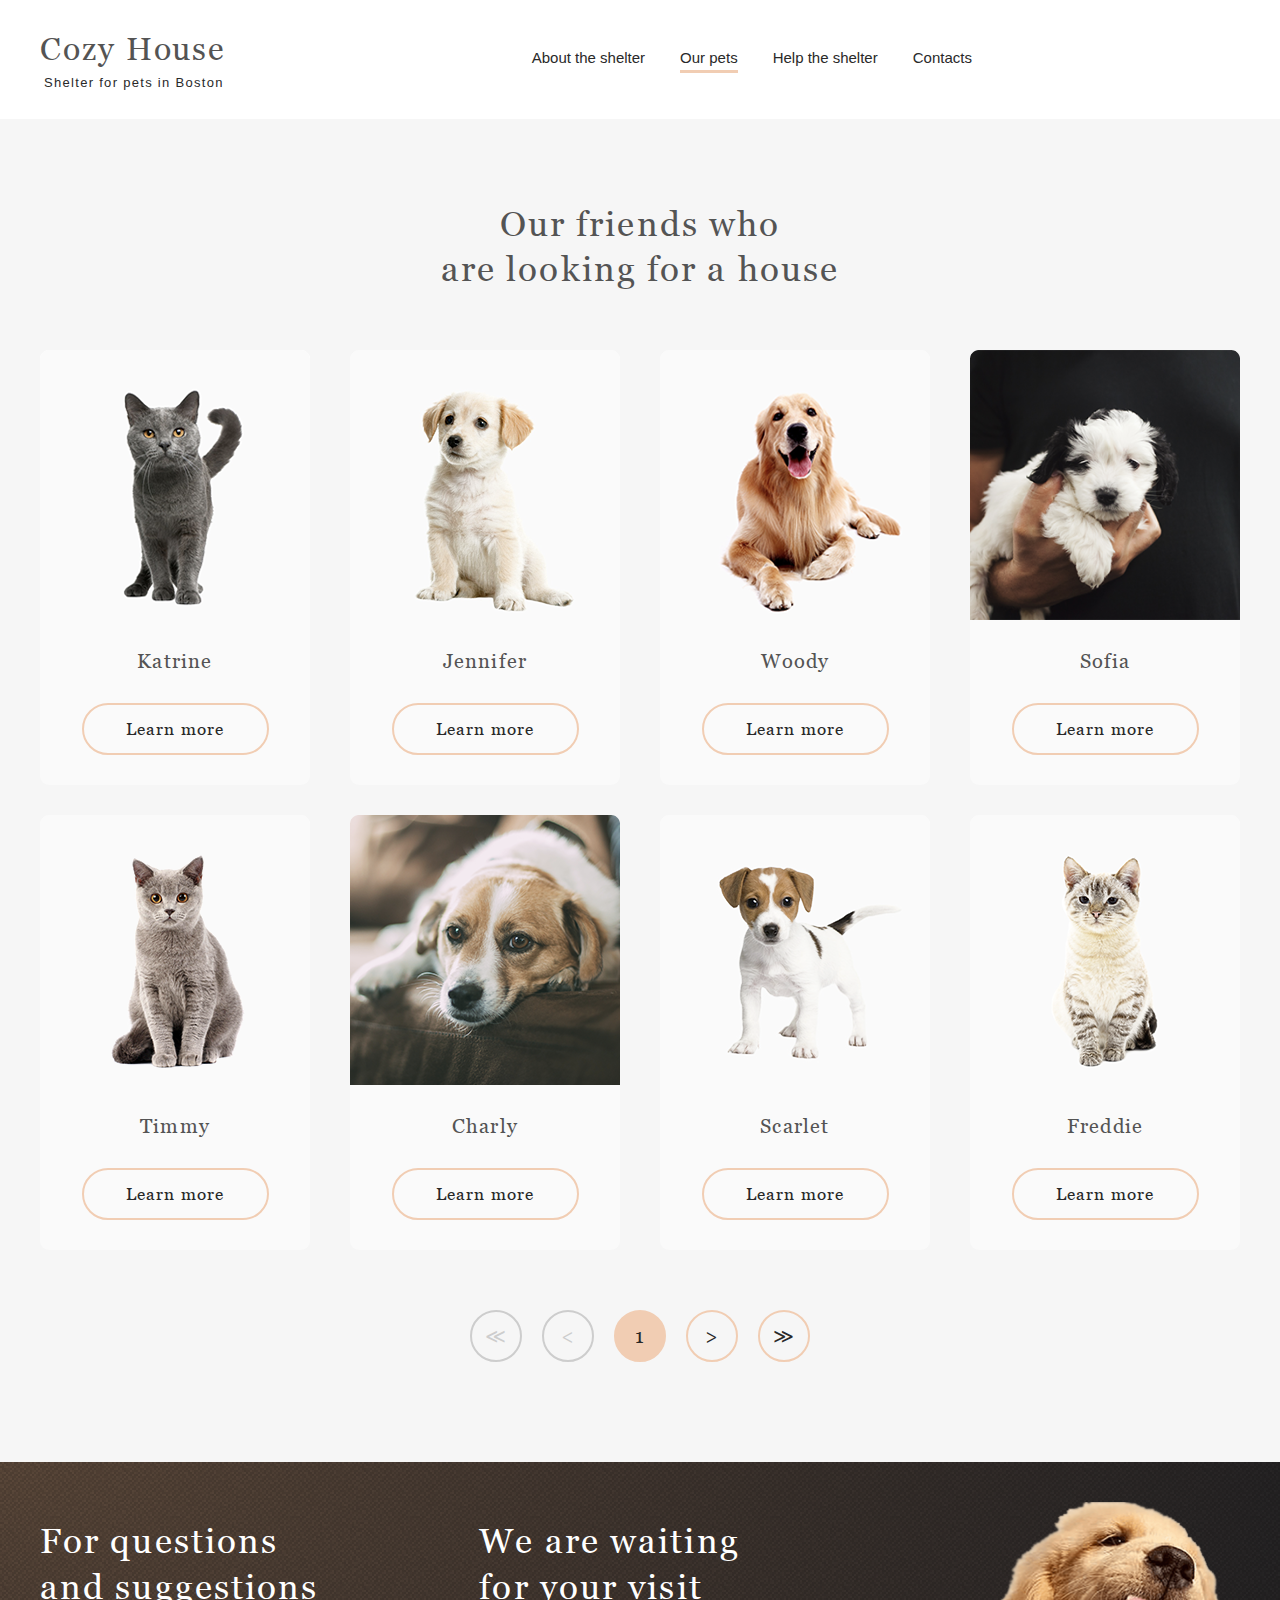
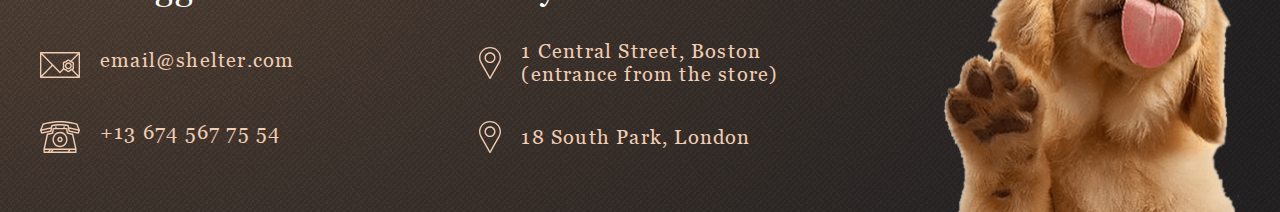
==== shelter/pages/pets/index.html @ 17c3bb69 "shelter 07/04/2023 14.15" ====
<!DOCTYPE html>
<html lang="en">

<head>
    <meta charset="UTF-8">
    <meta http-equiv="X-UA-Compatible" content="IE=edge">
    <meta name="viewport" content="width=device-width, initial-scale=1.0">
    <link rel="stylesheet" href="./css/style.css">
    <link rel="stylesheet" href="./css/style1115.css">
    <link rel="stylesheet" href="./css/style767.css">
    <link rel="stylesheet" href="./css/normalize.css">
    <link rel="icon" href="../../assets/icons/cat.ico">
    <title>Shelter</title>
</head>

<body>

    <header class="header">
        <div class="header-back">
            <div class="header-wrapper">
                <div class="logo"><a href="../main/index.html">
                        <h1>Cozy House</h1>
                        <p class="logo-text">Shelter for pets in Boston</p>
                    </a></div>
                <nav class="header-navigation">
                    <ul class="header-nav-list">
                        <li><a href="../main/index.html" class="nav-hover">About the shelter</a></li>
                        <li id="pets">Our pets</li>
                        <li><a href="../main/index.html#help-the-shelter" class="nav-hover">Help the shelter</a></li>
                        <li><a href="#contacts" class="nav-hover">Contacts</a></li>
                    </ul>
                </nav>
                <div class="burger-icon">
                    <span class="one-span"></span>
                </div>
            </div>
        </div>
    </header>

    <div class="our-friends" id="our-friends">
        <div class="our-friends-wrapper">
            <div class="caption-our-friends">
                <h3>Our friends who</h3>
                <h3>are looking for a house</h3>
            </div>
            <div class="center-our-friends">
                <div class="table-our-friends">
                    <div class="table-our-friends-wrapper">
                        <div class="shell">
                            <img src="../../assets/images/pets-katrine1280.png" alt="katrine" class="img-btn">
                            <p>Katrine</p>
                            <button class="shell-btn">Learn more</button>
                        </div>
                        <div class="shell">
                            <img src="../../assets/images/pets-jennifer1280.png" alt="jennifer" class="img-btn">
                            <p>Jennifer</p>
                            <button class="shell-btn">Learn more</button>
                        </div>
                        <div class="shell">
                            <img src="../../assets/images/pets-woody1280.png" alt="woody" class="img-btn">
                            <p>Woody</p>
                            <button class="shell-btn">Learn more</button>
                        </div>
                        <div class="shell row-320">
                            <img src="../../assets/images/pets-sofhia1280.png" alt="sophia" class="img-btn">
                            <p>Sofia</p>
                            <button class="shell-btn">Learn more</button>
                        </div>
                        <div class="shell row2 row-320">
                            <img src="../../assets/images/pets-timmy1280.png" alt="timmy" class="img-btn">
                            <p>Timmy</p>
                            <button class="shell-btn">Learn more</button>
                        </div>
                        <div class="shell row2 row-320">
                            <img src="../../assets/images/pets-charly1280.png" alt="charly" class="img-btn">
                            <p>Charly</p>
                            <button class="shell-btn">Learn more</button>
                        </div>
                        <div class="shell row2 row2-768">
                            <img src="../../assets/images/pets-scarlet1280.png" alt="scarlet" class="img-btn">
                            <p>Scarlet</p>
                            <button class="shell-btn">Learn more</button>
                        </div>
                        <div class="shell row2 row2-768">
                            <img src="../../assets/images/pets-freddie1280.png" alt="freddie" class="img-btn">
                            <p>Freddie</p>
                            <button class="shell-btn">Learn more</button>
                        </div>
                    </div>
                </div>
            </div>
            <div class="circle-arrow">
                <div class="two-arrows-left circle">&#8810;</div>
                <div class="one-arrow-left circle">&#60;</div>
                <div class="page circle">1</div>
                <div class="one-arrow-right circle">&#62;</div>
                <div class="two-arrows-right circle">&#8811;</div>
            </div>
        </div>
    </div>

    <footer class="footer" id="contacts">
        <div class="footer-back">
            <div class="footer-wrapper">
                <div class="column">
                    <h3 class="footer-text">For questions</h3>
                    <h3 class="footer-text">and suggestions</h3>
                    <h3 class="footer-text-320">For questions and</h3>
                    <h3 class="footer-text-320">suggestions</h3>
                    <div class="info-footer email"><a href="mailto:email@shelter.com">
                            <img src="../../assets/icons/icon-email.svg" alt="email">
                            <h4>email@shelter.com</h4>
                        </a></div>
                    <div class="info-footer phone"><a href="tel:+136745677554">
                            <img src="../../assets/icons/icon-phone.svg" alt="phone">
                            <h4>+13 674 567 75 54</h4>
                        </a></div>
                </div>
                <div class="column" id="center">
                    <h3 class="footer-text">We are waiting</h3>
                    <h3 class="footer-text">for your visit</h3>
                    <h3 class="footer-text-320">We are waiting for</h3>
                    <h3 class="footer-text-320">your visit</h3>
                    <div class="info-footer boston">
                        <a href="https://goo.gl/maps/SCbH97BwH9K9FstZA" target="_blank">
                            <img src="../../assets/icons/icon-marker.svg" alt="marker">
                            <h4>1 Central Street, Boston (entrance from the store)</h4>
                        </a>
                    </div>
                    <div class="info-footer london">
                        <a href="https://goo.gl/maps/MvmN6GDcLCJLqyYs5" target="_blank">
                            <img src="../../assets/icons/icon-marker.svg" alt="marker">
                            <h4>18 South Park, London</h4>
                        </a>
                    </div>
                </div>
                <div class="column">
                    <img src="../../assets/images/footer-puppy1280.png" alt="puppy" id="puppy-footer">
                </div>
            </div>
        </div>
    </footer>
    <script src="index.js"></script>


</body>

</html>
---- shelter/pages/pets/css/style.css ----
@font-face {
    font-family: 'Georgia';
    src: url("../../../assets/fonts/Georgia.ttf");
    font-weight: 400;
    font-style: normal;
}

@font-face {
    font-family: 'ArialRegular';
    src: url("../../../assets/fonts/ArialRegular.ttf");
    font-weight: normal;
    font-style: normal;
}

@font-face {
    font-family: 'ArialItalic';
    src: url("../../../assets/fonts/ArialItalic.ttf");
    font-weight: normal;
    font-style: normal;
}

h1 {
    font-family: 'Georgia';
    font-size: 32px;
    line-height: 35px;
    letter-spacing: 0.06em;
    color: #545454;
    margin: 0;
    font-weight: normal;
}

.logo-text {
    font-family: 'Arial';
    font-size: 13px;
    line-height: 15px;
    letter-spacing: 0.1em;
    color: #292929;
    margin: 0;
    margin-top: 9px;
    margin-left: 4px;
}

h2 {
    font-family: 'Georgia';
    font-size: 44px;
    line-height: 57px;
    color: #FFFFFF;
    font-weight: normal;
}

h3 {
    font-family: 'Georgia';
    font-size: 35px;
    line-height: 45px;
    font-weight: normal;
    color: #FFFFFF;
}

h4 {
    font-family: 'Georgia';
    font-size: 20px;
    line-height: 23px;
    font-weight: normal;
}

h5 {
    font-family: 'Georgia';
    font-size: 15px;
    line-height: 17px;
    font-weight: normal;
}

html {
    scroll-behavior: smooth;
    box-sizing: border-box;
    overflow-y: overlay;
}

body {
    margin: 0 auto;
}

.header {
    max-width: 1280px;
    margin: 0 auto;
}

.header-back {
    display: flex;
    justify-content: space-between;
    flex-direction: column;
}

.header-wrapper {
    display: flex;
    justify-content: space-between;
    margin: 1.96em 2.6em 1.82em 2.5em;
}

.header-nav-list {
    display: flex;
    list-style: none;
    font-family: 'Arial';
    font-style: normal;
    font-size: 15px;
    line-height: 24px;
    color: #292929;
    gap: 35px;
}

#pets {
    color: #292929;
    border-bottom: 3px solid #F1CDB3;
}

.nav-hover:hover {
    color: #262425;
    transition: 0.8s;
}

.our-friends {
    display: flex;
    flex-direction: column;
    background-color: #F6F6F6;
    align-items: center;
}

.our-friends-wrapper {
    display: flex;
    flex-direction: column;
    align-items: center;
    max-width: 1280px;
}

.our-friends h3 {
    letter-spacing: 0.06em;
    color: #545454;
    margin: 0;
}

.caption-our-friends {
    display: flex;
    flex-direction: column;
    align-items: center;
    margin-top: 82px;
}

.left {
    transform: rotate(180deg);
}

.center-our-friends {
    display: flex;
    align-items: center;
    justify-content: space-between;
    width: 100%;
    margin-top: 59px;
}

.table-our-friends {
    width: 100%;
    margin: 0 40px;
}

.table-our-friends-wrapper {
    display: flex;
    justify-content: space-between;
    flex-wrap: wrap;
}

.shell {
    display: flex;
    flex-direction: column;
    align-items: center;
    width: 270px;
    height: 435px;
    background: #FAFAFA;
    border-radius: 9px;
    cursor: pointer;
}

.shell p {
    font-family: 'Georgia';
    font-size: 20px;
    letter-spacing: 0.06em;
    color: #545454;
    margin-top: 30px;
}

.shell-btn {
    width: 187px;
    height: 52px;
    border: 2px solid #F1CDB3;
    border-radius: 100px;
    font-family: 'Georgia';
    font-style: normal;
    font-weight: 400;
    font-size: 17px;
    line-height: 130%;
    letter-spacing: 0.06em;
    color: #292929;
    margin-top: 10px;
    background: #FAFAFA;
    transition: 0.8s;
}

.shell:hover .shell-btn {
    background: #FDDCC4;
    border: none;
    transition: 0.5s;
}

.shell:hover {
    background: #FFFFFF;
    transition: 0.5s;
}

.row2 {
    margin-top: 30px;
}

.circle-arrow {
    display: flex;
    margin-top: 60px;
    gap: 20px;
    margin-bottom: 100px;
}

.circle {
    width: 48px;
    height: 48px;
    border: 2px solid #F1CDB3;
    border-radius: 50%;
    line-height: 10em;
    text-align: center;
    display: flex;
    flex-direction: column;
    justify-content: center;
    font-family: 'Georgia';
    font-size: 20px;
    letter-spacing: 0.06em;
    color: #292929;
    transition: 0.8s;
}

.one-arrow-right:hover {
    background: #F1CDB3;
    cursor: pointer;
}

.two-arrows-right:hover {
    background: #F1CDB3;
    cursor: pointer;
}

.one-arrow-left,
.two-arrows-left {
    border: 2px solid #CDCDCD;
    color: #CDCDCD;
}

.page {
    background: #F1CDB3;
}

.btn-our-friends:hover {
    background: #FDDCC4;
    transition: 0.8s;
}

.footer {
    background: url(../../../assets/images/noise_transparent.png),
        radial-gradient(100% 215.42% at 0% 0%, #5B483A 0%, #262425 100%), #211F20;
}

.footer-back {
    max-width: 1280px;
    margin: 0 auto;
}

.footer-wrapper {
    display: flex;
    justify-content: space-between;
    margin: 0px 40px 0px 40px;
}

.column {
    width: 33.33333333%;
    margin-top: 56px;
}

.footer-text {
    line-height: 130%;
    letter-spacing: 0.06em;
    margin: 0;
}

.info-footer {
    margin-top: 40px;
}

.boston {
    display: flex;
    flex-direction: column;
    margin-top: 31px;
}

.london img {
    margin-top: -5px;
}

.info-footer a {
    display: flex;
    gap: 20px;
}

.info-footer h4 {
    letter-spacing: 0.06em;
    color: #F1CDB3;
    margin: 0;
}

.info-footer h4:hover {
    color: #F6F6F6;
    transform: scale(1.05);
    transition: 0.3s;
}

.info-footer img:hover {
    transition: 0.3s;
    transform: scale(1.3);
}

#center {
    margin-left: 59px;
}

#puppy-footer {
    display: flex;
    margin-top: -16px;
    margin-left: 80px;
}

.footer-text-320 {
    display: none;
}

.pop-up {

    flex-direction: column;
    align-items: center;
    position: fixed;
    width: 100%;
    height: 100%;
    top: 0;
    left: 0;
    background-color: rgba(0, 0, 0, 0.25)
}

.hidden {
    visibility: hidden;
}
---- shelter/pages/pets/css/style1115.css ----
@media screen and (max-width: 1115px) {

    .header-back {
        margin: 31px 31px 30px 30px;
    }

    .header-wrapper {
        margin: 0;
    }

    .center-our-friends {
        width: 86%;
        margin-top: 27px;
    }

    .table-our-friends-wrapper {
        gap: 31px;
    }

    .row2 {
        margin-top: 0;
    }

    .row2-768 {
        display: none;
    }

    .circle-arrow {
        margin-top: 39px;
        margin-bottom: 76px;
    }

    .footer-wrapper {
        flex-wrap: wrap;
        margin: 0px 26px 0px 64px;
    }

    .column {
        width: 50%;
        margin-top: 32px;
    }

    #center {
        margin-left: 0;
    }

    #puppy-footer {
        margin-top: 30px;
        margin-left: 170px;

    }
}
---- shelter/pages/pets/css/style767.css ----
@media screen and (max-width: 767px) {
    html {
        overflow-y: inherit;
    }

    body.lock {
        overflow-y: hidden;
    }

    .header-back {
        margin: 31px 20px 30px 20px;
    }

    .header-navigation {
        position: fixed;
        top: 0;
        right: -100%;
        width: 320px;
        background-color: #CDCDCD;
        transition: 0.8s;
        margin-top: 0;
        height: 100vh;
    }

    nav.active {
        transition: 0.8s;
        right: 0;
        box-shadow: 0px 0px 0px 30em rgba(41, 41, 41, 0.6);
    }

    .header-nav-list {
        flex-direction: column;
        line-height: 0;
        margin-top: 78%;
        align-items: center;
        font-size: 30px;
        gap: 40px;
        padding: 0 30px;
        font-family: 'Arial';
        font-size: 32px;
        line-height: 51px;
    }

    .burger-icon {
        display: block;
        z-index: 5;
        position: relative;
        width: 30px;
        height: 22px;
        cursor: pointer;
        margin-top: 18px;
        margin-right: 1px;
    }

    .burger-icon .one-span,
    .burger-icon::before,
    .burger-icon::after {
        left: 0;
        position: absolute;
        height: 2px;
        width: 100%;
        transition: all 0.8s ease 0s;
        background-color: #292929;
    }

    .burger-icon::before,
    .burger-icon::after {
        content: "";
    }

    .burger-icon::before {
        top: 0;
    }

    .burger-icon::after {
        bottom: 0;
    }

    .burger-icon .one-span {
        top: 50%;
        transform: scale(1) translate(0px, -50%);
    }

    .burger-icon.active {
        display: block;
        transform: rotate(90deg);
        transition: 0.5s;
    }

    #pets {
        color: #727272;
        border-bottom: 3px solid #f8a468;
    }

    .nav-hover:hover {
        color: #615e60;
        transition: 0.8s;
    }

    h2 {
        font-size: 25px;
        line-height: 32px;
    }

    .caption-our-friends {
        margin-top: 42px;
    }

    .our-friends h3 {
        font-size: 25px;
        line-height: 32px;
    }

    .center-our-friends {
        width: auto;
        margin-top: 42px;
    }

    .table-our-friends-wrapper {
        justify-content: center;
    }

    .table-our-friends-wrapper {
        gap: 30px;
    }

    .table-our-friends {
        margin: 0;
    }

    .row-320 {
        display: none;
    }

    .circle-arrow {
        gap: 10px;
        margin-bottom: 45px;
    }

    .footer-wrapper {
        margin: 0;
        flex-direction: column;
    }

    .column {
        display: flex;
        flex-direction: column;
        align-items: center;
        width: 100%;
    }

    .footer-text {
        display: none;
    }

    .footer-text-320 {
        display: flex;
        line-height: 32px;
        letter-spacing: 0.04em;
        margin: 0;
        font-size: 26px;
    }

    #center {
        margin-top: 40px;
    }

    .boston {
        margin-top: 38px;
        margin-left: 10px;
    }

    .london {
        margin-top: 44px;
        margin-left: -31px;
    }

    #puppy-footer {
        margin-top: 10px;
        margin-left: 0;
    }

}

@media screen and (max-width: 320px) {
    #puppy-footer {
        width: 260px;
        height: 267px;
    }
}
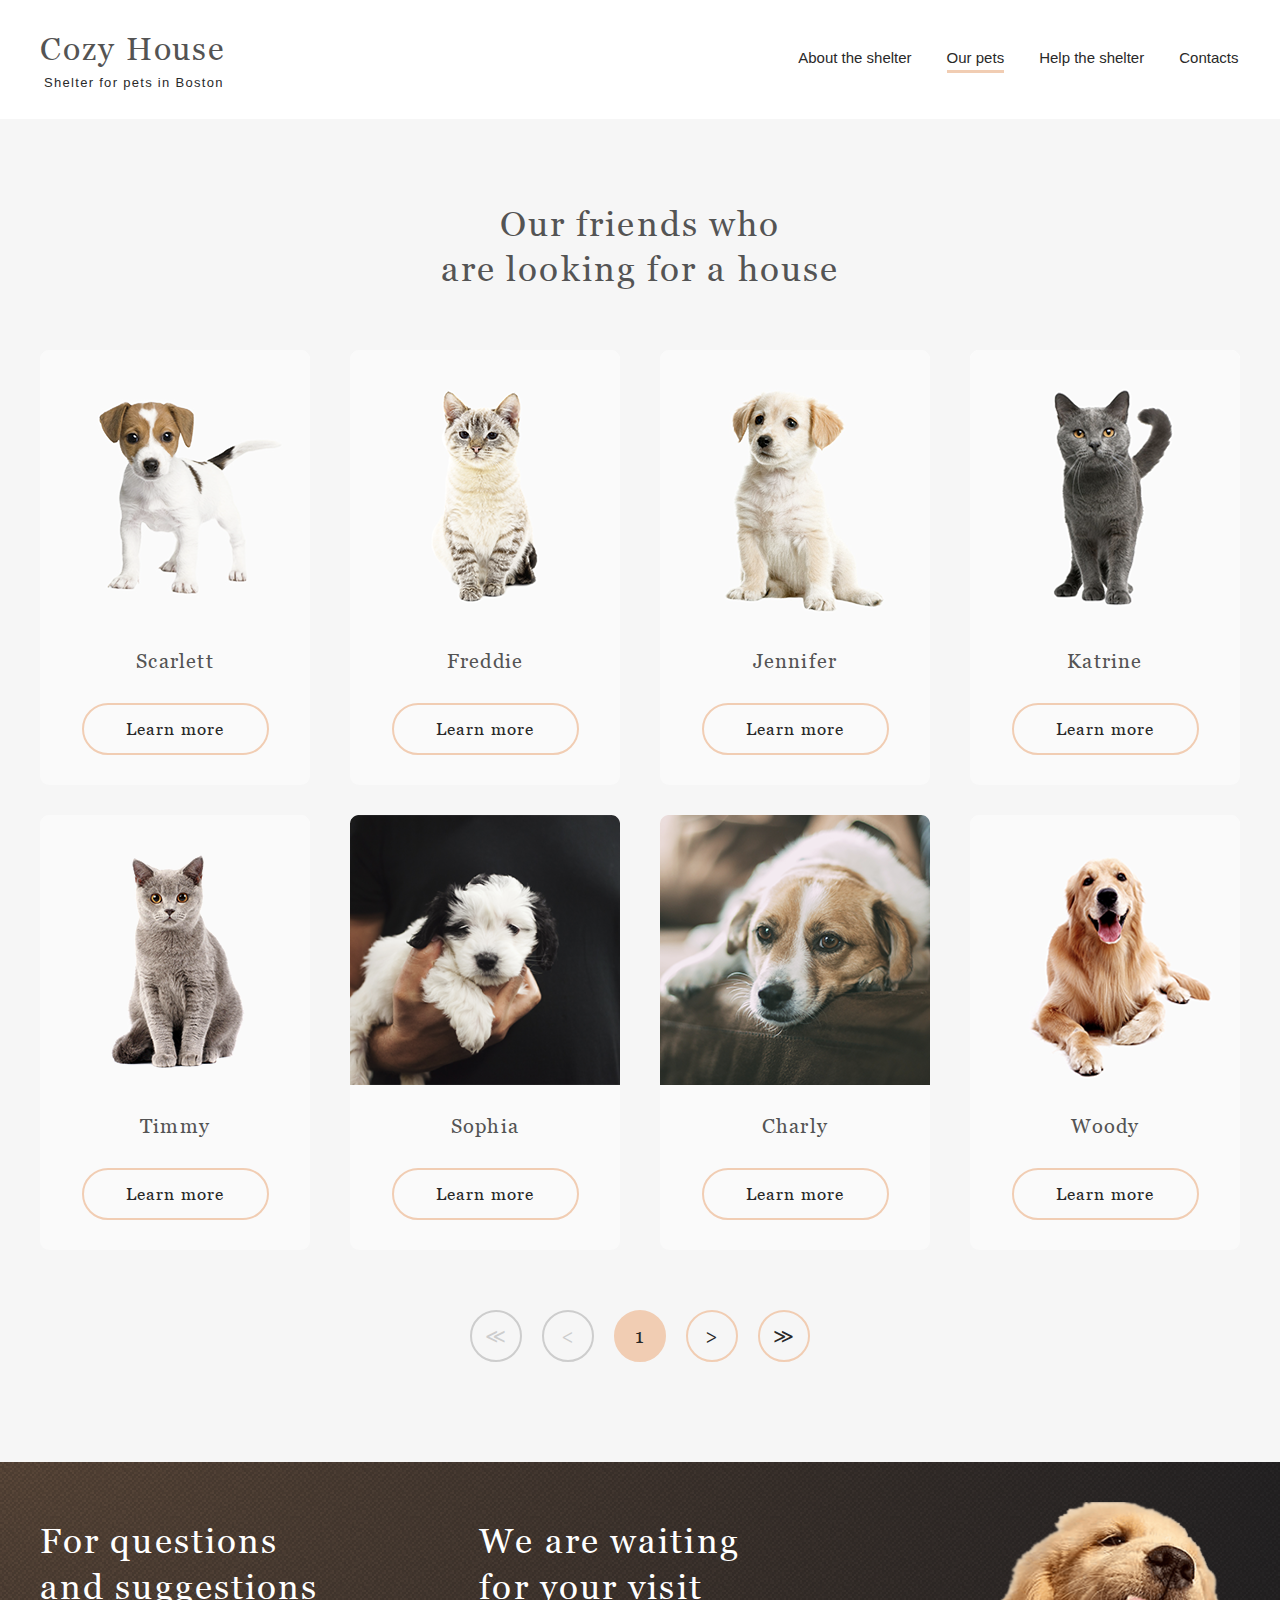
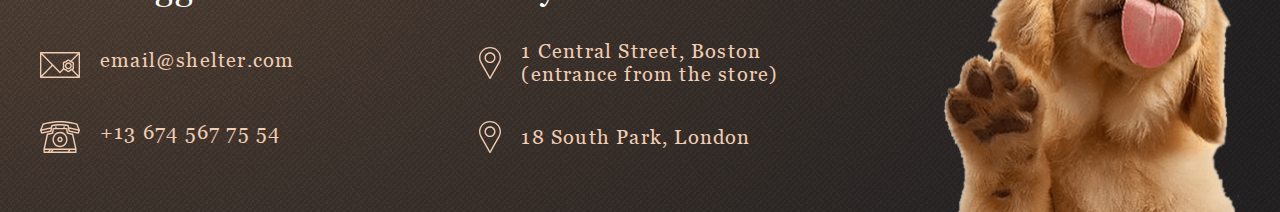
==== commit 830e1c03: "final version" ====
--- a/shelter/pages/pets/index.html
+++ b/shelter/pages/pets/index.html
@@ -48,53 +48,53 @@
                     <div class="table-our-friends-wrapper">
                         <div class="shell">
                             <img src="../../assets/images/pets-katrine1280.png" alt="katrine" class="img-btn">
-                            <p>Katrine</p>
+                            <p class="name-pets">Katrine</p>
                             <button class="shell-btn">Learn more</button>
                         </div>
                         <div class="shell">
                             <img src="../../assets/images/pets-jennifer1280.png" alt="jennifer" class="img-btn">
-                            <p>Jennifer</p>
+                            <p class="name-pets">Jennifer</p>
                             <button class="shell-btn">Learn more</button>
                         </div>
                         <div class="shell">
                             <img src="../../assets/images/pets-woody1280.png" alt="woody" class="img-btn">
-                            <p>Woody</p>
+                            <p class="name-pets">Woody</p>
                             <button class="shell-btn">Learn more</button>
                         </div>
                         <div class="shell row-320">
                             <img src="../../assets/images/pets-sofhia1280.png" alt="sophia" class="img-btn">
-                            <p>Sofia</p>
+                            <p class="name-pets">Sofia</p>
                             <button class="shell-btn">Learn more</button>
                         </div>
                         <div class="shell row2 row-320">
                             <img src="../../assets/images/pets-timmy1280.png" alt="timmy" class="img-btn">
-                            <p>Timmy</p>
+                            <p class="name-pets">Timmy</p>
                             <button class="shell-btn">Learn more</button>
                         </div>
                         <div class="shell row2 row-320">
                             <img src="../../assets/images/pets-charly1280.png" alt="charly" class="img-btn">
-                            <p>Charly</p>
+                            <p class="name-pets">Charly</p>
                             <button class="shell-btn">Learn more</button>
                         </div>
                         <div class="shell row2 row2-768">
                             <img src="../../assets/images/pets-scarlet1280.png" alt="scarlet" class="img-btn">
-                            <p>Scarlet</p>
+                            <p class="name-pets">Scarlet</p>
                             <button class="shell-btn">Learn more</button>
                         </div>
                         <div class="shell row2 row2-768">
                             <img src="../../assets/images/pets-freddie1280.png" alt="freddie" class="img-btn">
-                            <p>Freddie</p>
+                            <p class="name-pets">Freddie</p>
                             <button class="shell-btn">Learn more</button>
                         </div>
                     </div>
                 </div>
             </div>
             <div class="circle-arrow">
-                <div class="two-arrows-left circle">&#8810;</div>
-                <div class="one-arrow-left circle">&#60;</div>
+                <div class="two-arrows-left circle" id="firstPage">&#8810;</div>
+                <div class="one-arrow-left circle prev-page">&#60;</div>
                 <div class="page circle">1</div>
-                <div class="one-arrow-right circle">&#62;</div>
-                <div class="two-arrows-right circle">&#8811;</div>
+                <div class="one-arrow-right circle next-page">&#62;</div>
+                <div class="two-arrows-right circle" id="lastPage">&#8811;</div>
             </div>
         </div>
     </div>
@@ -140,9 +140,31 @@
             </div>
         </div>
     </footer>
-    <script src="index.js"></script>
-
-
+    <div class="popup">
+        <div class="contain-popup">
+            <div class="card-popup">
+                <div class="img-animal">
+                    <img src="../../assets/images/pets-charly1280.png" alt="animal" class="popup-img">
+                </div>
+                <div class="text-animal">
+                    <h3 id="name">Jennifer</h3>
+                    <h4 id="breed">Dog - Labrador</h4>
+                    <h5 id="description">
+                        Jennifer is a sweet 2 months old Labrador that is patiently waiting to find a new forever home.
+                        This girl really enjoys being able to go outside to run and play, but won't hesitate to play up
+                        a storm in the house if she has all of her favorite toys.</h5>
+                    <ul class="popup-ul">
+                        <li>Age:<span id="age">2 months</span></li>
+                        <li>Inoculations:<span id="inoculation">none</span></li>
+                        <li>Diseases:<span id="diseases">none</span></li>
+                        <li>Parasites:<span id="parasites">none</span></li>
+                    </ul>
+                </div>
+            </div>
+        </div>
+        <div class="close-popup circle">&#10006</div>
+    </div>
 </body>
-
+<script>alert('Привет, проверяющий! Пагинацию можешь не проверять - ее нет( Не смогла ее победить. Спасибо за проверку и успехов в дальнейшем обучении!')</script>
+<script src="index.js"></script>
 </html>--- a/shelter/pages/pets/css/style.css
+++ b/shelter/pages/pets/css/style.css
@@ -118,6 +118,10 @@
     transition: 0.8s;
 }
 
+.burger-icon {
+    display: none;
+}
+
 .our-friends {
     display: flex;
     flex-direction: column;
@@ -345,19 +349,90 @@
     display: none;
 }
 
-.pop-up {
-
-    flex-direction: column;
-    align-items: center;
+.popup {
+    display: none;
+    flex-direction: row;
+    align-items: center;
+    justify-content: center;
     position: fixed;
     width: 100%;
     height: 100%;
     top: 0;
     left: 0;
-    background-color: rgba(0, 0, 0, 0.25)
-}
-
-.hidden {
-    visibility: hidden;
-}
-
+    background-color: rgba(41, 41, 41, 0.6);
+    z-index: 10;
+}
+
+.contain-popup {
+    display: flex;
+    width: 67%;
+    height: 48.25%;
+    background: #FAFAFA;
+    border-radius: 9px;
+    margin-left: 77px;
+}
+
+.card-popup {
+    display: flex;
+    align-items: center;
+    width: 100%;
+    justify-content: space-around;
+    gap: 4%;
+    margin: 0 26px;
+}
+
+.img-animal {
+    width: 50%;
+}
+
+.text-animal {
+    width: 50%;
+}
+
+.popup-img {
+    width: 100%;
+    border-radius: 9px;
+}
+
+.text-animal h3 {
+    letter-spacing: 0.06em;
+    color: #000000;
+}
+
+.text-animal h4 {
+    font-size: 20px;
+    letter-spacing: 0.06em;
+}
+
+.text-animal h5 {
+    letter-spacing: 0.06em;
+    margin: 40px 0;
+}
+
+.popup-ul li {
+    font-weight: 700;
+}
+
+.popup-ul li span {
+    font-weight: 400;
+    margin-left: 8px;
+}
+
+.popup-ul {
+    list-style-type: none;
+    padding-inline-start: 0px;
+}
+
+.popup-ul li::before {
+    content: "\2022";
+    color: #F1CDB3;
+    display: inline-block;
+    width: 15px;
+    margin-bottom: 11px;
+}
+
+.popup .circle {
+    width: 52px;
+    height: 52px;
+    margin-top: -550px;
+}--- a/shelter/pages/pets/css/style1115.css
+++ b/shelter/pages/pets/css/style1115.css
@@ -49,4 +49,26 @@
         margin-left: 170px;
 
     }
+
+    .contain-popup {
+        width: 82%;
+        height: 39.7%;
+        margin-left: 53px;
+    }
+
+    .popup .circle {
+        margin-top: -403px;
+    }
+    
+    .text-animal h3 {
+        margin: 0;
+    }
+    
+    .text-animal h4 {
+        margin: 0;
+    }
+    
+    .text-animal h5 {
+        margin: 0;
+    }
 }--- a/shelter/pages/pets/css/style767.css
+++ b/shelter/pages/pets/css/style767.css
@@ -180,11 +180,65 @@
         margin-left: 0;
     }
 
+    .img-animal {
+        display: none;
+    }
+
+    .contain-popup {
+        width: 75%;
+        height: 39.7%;
+        margin-left: 26px;
+    }
+
+    .text-animal {
+        width: 100%;
+    }
+
 }
+
+@media screen and (max-width: 500px) {
+    .popup .circle {
+        margin-left: -23px;
+    }
+
+    .card-popup {
+        margin: 0px 10px;
+        text-align: justify;
+    }
+
+    .text-animal h3 {
+        text-align: center;
+    }
+
+    .text-animal h4 {
+        text-align: center;
+        font-size: 20px;
+    }
+
+    .text-animal h5 {
+        font-size: 13px;
+        margin-top: 10px;
+    }
+
+    .popup-ul li::before {
+        margin-bottom: 5px;
+    }
+}
+
 
 @media screen and (max-width: 320px) {
     #puppy-footer {
         width: 260px;
         height: 267px;
     }
+
+    .img-about img {
+        width: 259px;
+        height: 352px;
+    }
+
+    .popup .circle {
+        z-index: 5;
+        margin-left: -23px;
+    }
 }